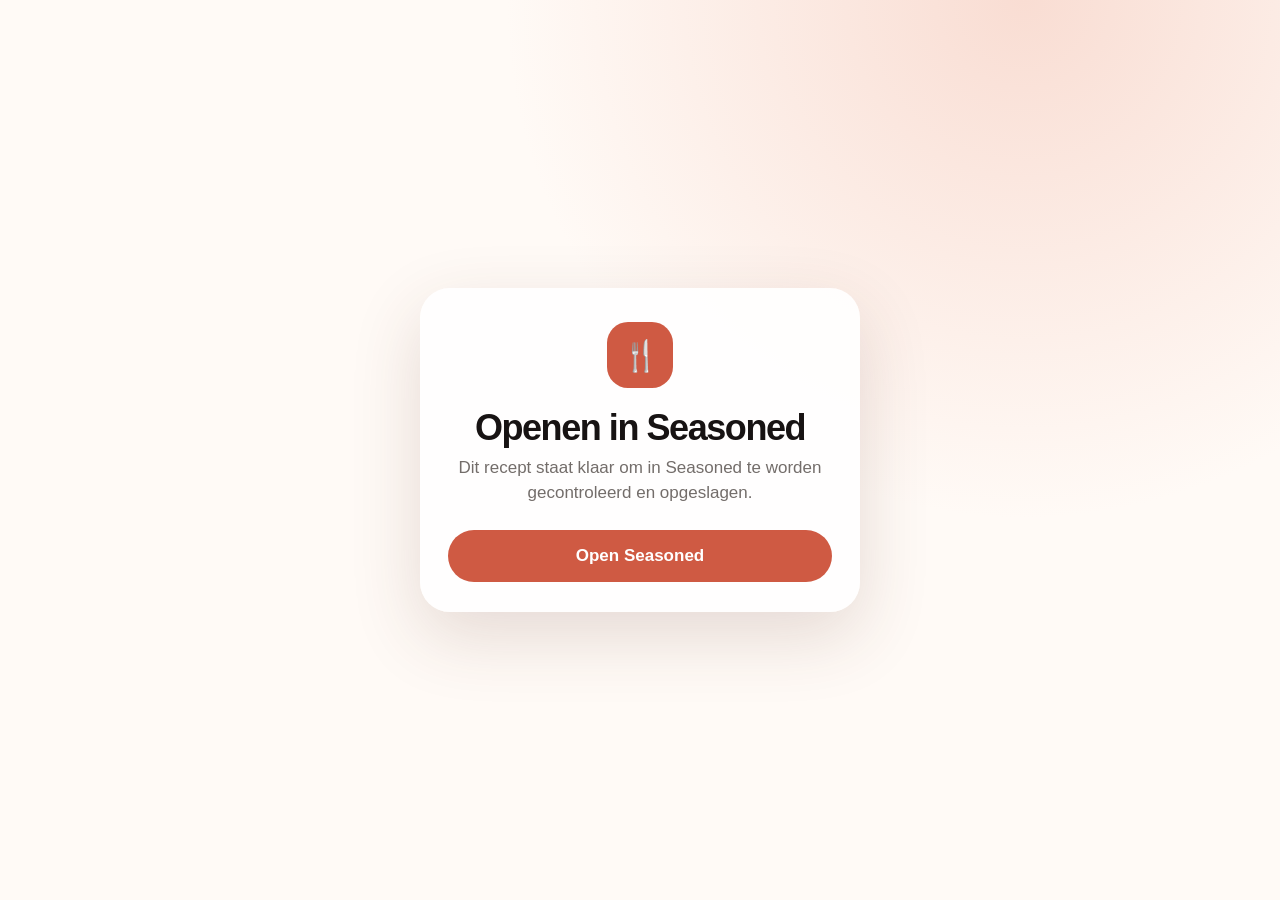
==== site/index.html @ aa7e95ee "Add Seasoned recipe link website" ====
<!doctype html>
<html lang="nl">
<head>
  <meta charset="utf-8">
  <meta name="viewport" content="width=device-width, initial-scale=1">
  <title>Seasoned</title>
  <meta http-equiv="refresh" content="0; url=import/">
  <style>
    body { margin: 0; min-height: 100vh; display: grid; place-items: center; background: #fffaf6; color: #171313; font: 18px -apple-system, BlinkMacSystemFont, sans-serif; }
    a { color: #cf5a43; }
  </style>
</head>
<body><p><a href="import/">Openen in Seasoned</a></p></body>
</html>
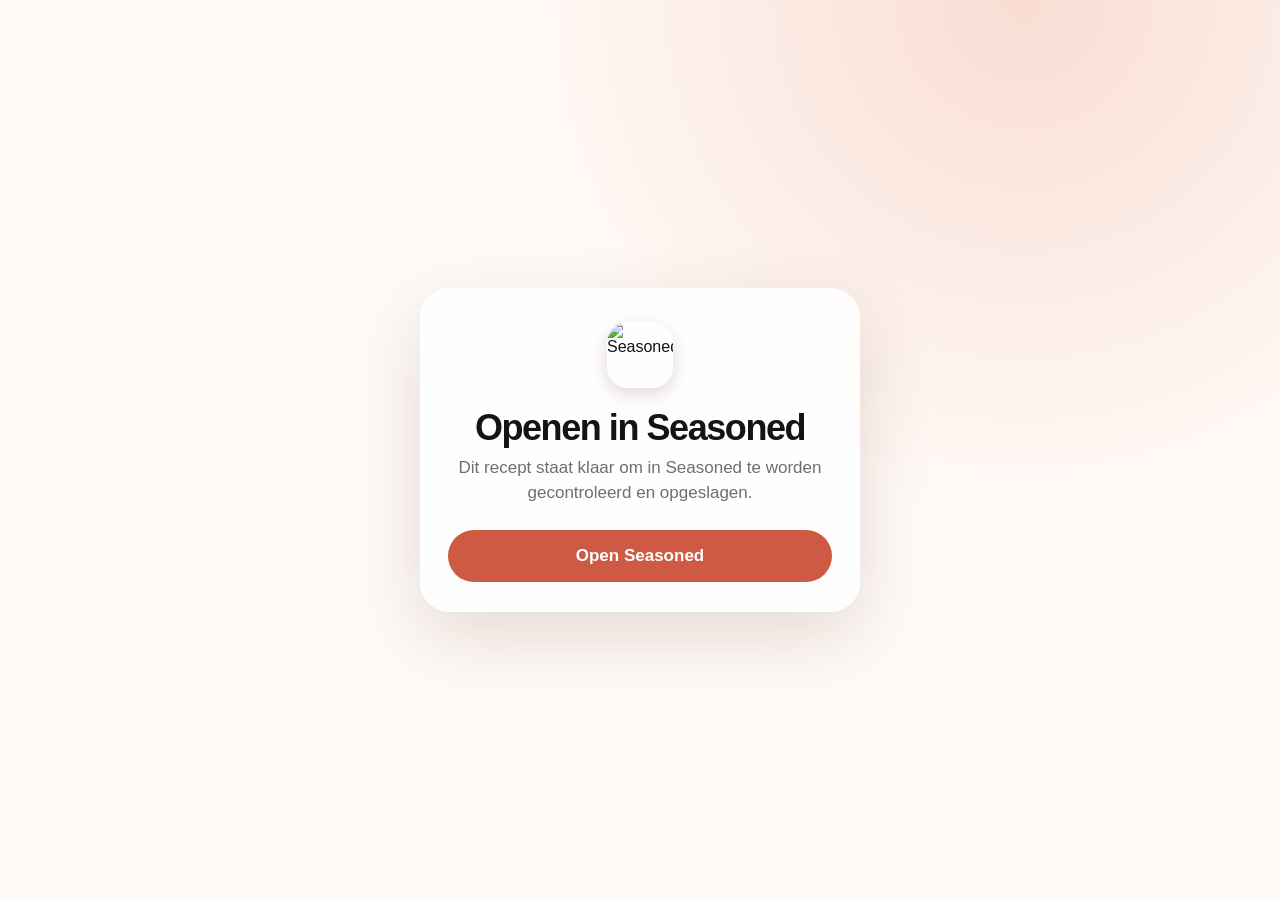
==== commit 0d135a04: "Use the real Seasoned app icon instead of a fork emoji Generated favicon/apple-touch-icon assets fro" ====
--- a/site/index.html
+++ b/site/index.html
@@ -4,6 +4,9 @@
   <meta charset="utf-8">
   <meta name="viewport" content="width=device-width, initial-scale=1">
   <title>Seasoned</title>
+  <link rel="icon" type="image/png" sizes="32x32" href="/icons/favicon-32.png">
+  <link rel="icon" type="image/png" sizes="16x16" href="/icons/favicon-16.png">
+  <link rel="apple-touch-icon" sizes="180x180" href="/icons/apple-touch-icon.png">
   <meta http-equiv="refresh" content="0; url=import/">
   <style>
     body { margin: 0; min-height: 100vh; display: grid; place-items: center; background: #fffaf6; color: #171313; font: 18px -apple-system, BlinkMacSystemFont, sans-serif; }
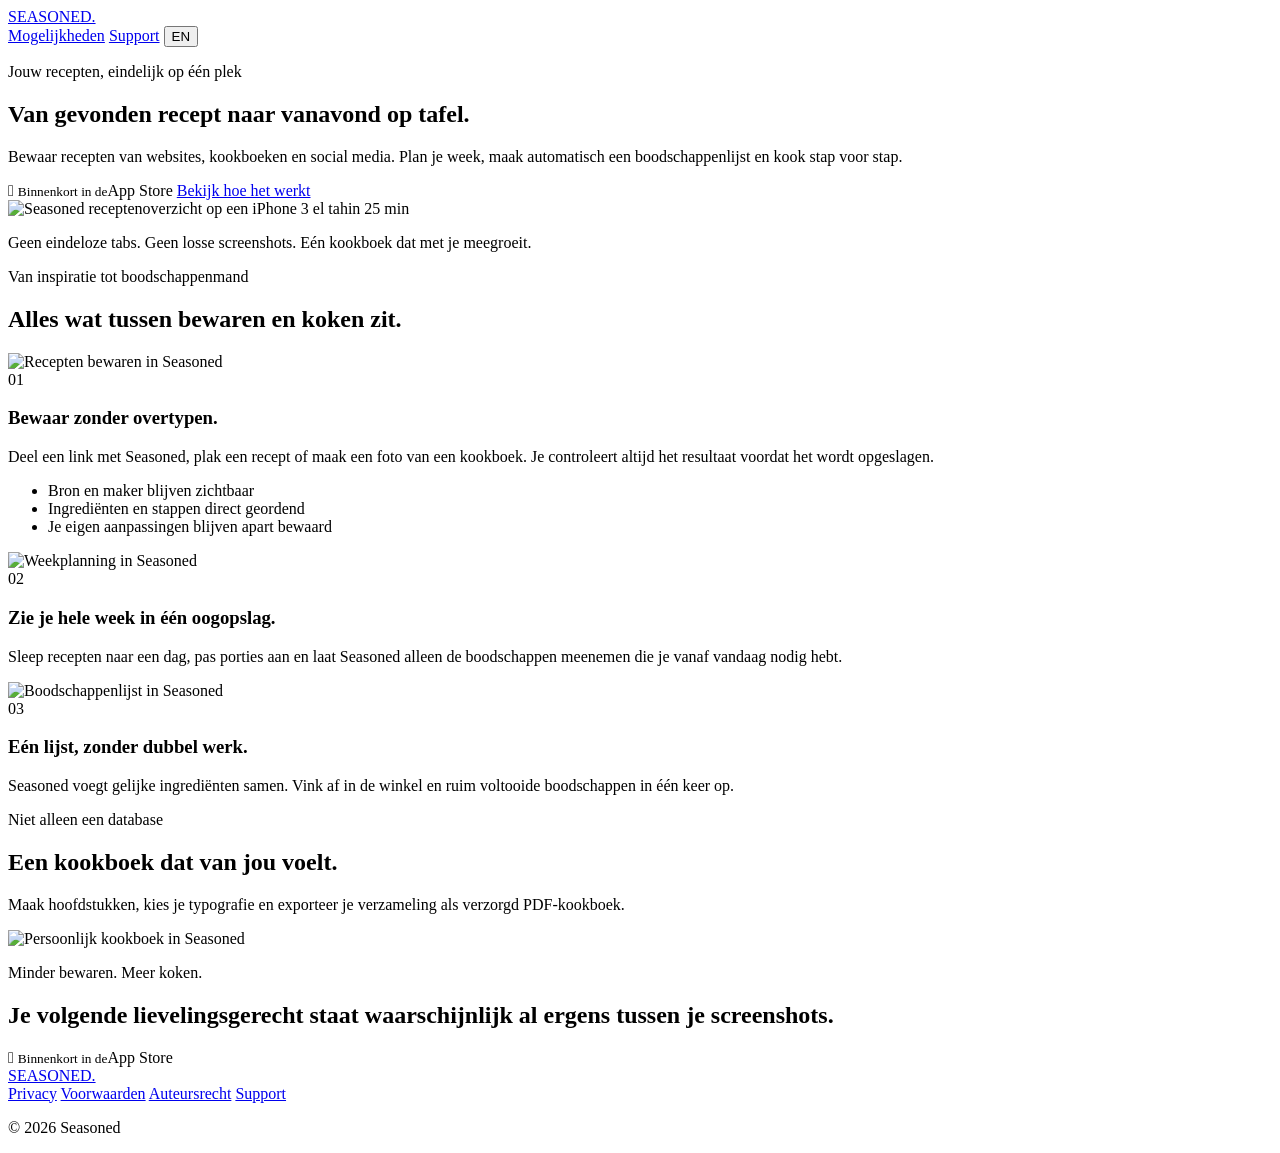
==== commit 407371cb: "Build Seasoned marketing and legal website" ====
--- a/site/index.html
+++ b/site/index.html
@@ -3,15 +3,119 @@
 <head>
   <meta charset="utf-8">
   <meta name="viewport" content="width=device-width, initial-scale=1">
-  <title>Seasoned</title>
+  <meta name="theme-color" content="#f7f1e8">
+  <meta name="description" content="Seasoned bewaart recepten van websites, kookboeken en social media, plant je week en maakt je boodschappenlijst.">
+  <meta property="og:title" content="Seasoned. Recepten die je echt gaat koken.">
+  <meta property="og:description" content="Bewaar, plan en kook vanuit één rustige receptenapp.">
+  <meta property="og:image" content="https://seasoned-app.com/assets/seasoned-kitchen.png">
+  <meta property="og:url" content="https://seasoned-app.com/">
+  <title>Seasoned. Bewaar, plan en kook.</title>
   <link rel="icon" type="image/png" sizes="32x32" href="/icons/favicon-32.png">
-  <link rel="icon" type="image/png" sizes="16x16" href="/icons/favicon-16.png">
   <link rel="apple-touch-icon" sizes="180x180" href="/icons/apple-touch-icon.png">
-  <meta http-equiv="refresh" content="0; url=import/">
-  <style>
-    body { margin: 0; min-height: 100vh; display: grid; place-items: center; background: #fffaf6; color: #171313; font: 18px -apple-system, BlinkMacSystemFont, sans-serif; }
-    a { color: #cf5a43; }
-  </style>
+  <link rel="stylesheet" href="/styles.css">
+  <script src="/site.js" defer></script>
 </head>
-<body><p><a href="import/">Openen in Seasoned</a></p></body>
+<body>
+  <header class="site-header">
+    <a class="wordmark" href="/" aria-label="Seasoned home">SEASONED.</a>
+    <nav aria-label="Hoofdnavigatie">
+      <a href="#features" data-copy-nl="Mogelijkheden" data-copy-en="Features">Mogelijkheden</a>
+      <a href="/support/" data-copy-nl="Support" data-copy-en="Support">Support</a>
+      <button class="language" type="button" data-language-toggle aria-label="Switch to English">EN</button>
+    </nav>
+  </header>
+
+  <main>
+    <section class="hero">
+      <div class="hero-copy reveal">
+        <p class="eyebrow" data-copy-nl="Jouw recepten, eindelijk op één plek" data-copy-en="All your recipes, finally in one place">Jouw recepten, eindelijk op één plek</p>
+        <h1 data-copy-nl="Van gevonden recept naar vanavond op tafel." data-copy-en="From saved recipe to dinner tonight.">Van gevonden recept naar vanavond op tafel.</h1>
+        <p class="lede" data-copy-nl="Bewaar recepten van websites, kookboeken en social media. Plan je week, maak automatisch een boodschappenlijst en kook stap voor stap." data-copy-en="Save recipes from websites, cookbooks and social media. Plan your week, build a grocery list and cook step by step.">Bewaar recepten van websites, kookboeken en social media. Plan je week, maak automatisch een boodschappenlijst en kook stap voor stap.</p>
+        <div class="hero-actions">
+          <span class="store-button" aria-label="Binnenkort beschikbaar in de App Store">
+            <span aria-hidden="true"></span>
+            <span><small data-copy-nl="Binnenkort in de" data-copy-en="Coming soon to the">Binnenkort in de</small>App Store</span>
+          </span>
+          <a class="text-link" href="#how" data-copy-nl="Bekijk hoe het werkt" data-copy-en="See how it works">Bekijk hoe het werkt</a>
+        </div>
+      </div>
+      <div class="hero-visual reveal" aria-label="Seasoned op iPhone">
+        <div class="sun-disc"></div>
+        <img src="/assets/seasoned-kitchen.png" alt="Seasoned receptenoverzicht op een iPhone" width="1122" height="1402">
+        <span class="ingredient-note note-one">3 el tahin</span>
+        <span class="ingredient-note note-two">25 min</span>
+      </div>
+    </section>
+
+    <section class="proof" aria-label="Seasoned in het kort">
+      <p data-copy-nl="Geen eindeloze tabs. Geen losse screenshots. Eén kookboek dat met je meegroeit." data-copy-en="No endless tabs. No loose screenshots. One cookbook that grows with you.">Geen eindeloze tabs. Geen losse screenshots. Eén kookboek dat met je meegroeit.</p>
+    </section>
+
+    <section class="feature-intro" id="features">
+      <p class="eyebrow" data-copy-nl="Van inspiratie tot boodschappenmand" data-copy-en="From inspiration to grocery basket">Van inspiratie tot boodschappenmand</p>
+      <h2 data-copy-nl="Alles wat tussen bewaren en koken zit." data-copy-en="Everything between saving and cooking.">Alles wat tussen bewaren en koken zit.</h2>
+    </section>
+
+    <section class="feature-row" id="how">
+      <div class="phone-stage warm reveal"><img src="/assets/recipes.png" alt="Recepten bewaren in Seasoned" width="509" height="1009" loading="lazy"></div>
+      <div class="feature-copy reveal">
+        <span class="step">01</span>
+        <h3 data-copy-nl="Bewaar zonder overtypen." data-copy-en="Save without retyping.">Bewaar zonder overtypen.</h3>
+        <p data-copy-nl="Deel een link met Seasoned, plak een recept of maak een foto van een kookboek. Je controleert altijd het resultaat voordat het wordt opgeslagen." data-copy-en="Share a link with Seasoned, paste a recipe or photograph a cookbook. You always review the result before it is saved.">Deel een link met Seasoned, plak een recept of maak een foto van een kookboek. Je controleert altijd het resultaat voordat het wordt opgeslagen.</p>
+        <ul class="quiet-list">
+          <li data-copy-nl="Bron en maker blijven zichtbaar" data-copy-en="Source and creator stay visible">Bron en maker blijven zichtbaar</li>
+          <li data-copy-nl="Ingrediënten en stappen direct geordend" data-copy-en="Ingredients and steps organised instantly">Ingrediënten en stappen direct geordend</li>
+          <li data-copy-nl="Je eigen aanpassingen blijven apart bewaard" data-copy-en="Your personal edits stay separate">Je eigen aanpassingen blijven apart bewaard</li>
+        </ul>
+      </div>
+    </section>
+
+    <section class="feature-row reverse">
+      <div class="phone-stage sage reveal"><img src="/assets/planning.png" alt="Weekplanning in Seasoned" width="1284" height="2778" loading="lazy"></div>
+      <div class="feature-copy reveal">
+        <span class="step">02</span>
+        <h3 data-copy-nl="Zie je hele week in één oogopslag." data-copy-en="See your whole week at a glance.">Zie je hele week in één oogopslag.</h3>
+        <p data-copy-nl="Sleep recepten naar een dag, pas porties aan en laat Seasoned alleen de boodschappen meenemen die je vanaf vandaag nodig hebt." data-copy-en="Add recipes to a day, adjust servings and let Seasoned include only the groceries you need from today onward.">Sleep recepten naar een dag, pas porties aan en laat Seasoned alleen de boodschappen meenemen die je vanaf vandaag nodig hebt.</p>
+      </div>
+    </section>
+
+    <section class="feature-row">
+      <div class="phone-stage clay reveal"><img src="/assets/groceries.png" alt="Boodschappenlijst in Seasoned" width="1284" height="2778" loading="lazy"></div>
+      <div class="feature-copy reveal">
+        <span class="step">03</span>
+        <h3 data-copy-nl="Eén lijst, zonder dubbel werk." data-copy-en="One list, without duplicates.">Eén lijst, zonder dubbel werk.</h3>
+        <p data-copy-nl="Seasoned voegt gelijke ingrediënten samen. Vink af in de winkel en ruim voltooide boodschappen in één keer op." data-copy-en="Seasoned combines matching ingredients. Check them off in store and clear completed groceries in one go.">Seasoned voegt gelijke ingrediënten samen. Vink af in de winkel en ruim voltooide boodschappen in één keer op.</p>
+      </div>
+    </section>
+
+    <section class="cookbook-panel reveal">
+      <div>
+        <p class="eyebrow" data-copy-nl="Niet alleen een database" data-copy-en="More than a database">Niet alleen een database</p>
+        <h2 data-copy-nl="Een kookboek dat van jou voelt." data-copy-en="A cookbook that feels like yours.">Een kookboek dat van jou voelt.</h2>
+        <p data-copy-nl="Maak hoofdstukken, kies je typografie en exporteer je verzameling als verzorgd PDF-kookboek." data-copy-en="Create chapters, choose your typography and export your collection as a polished PDF cookbook.">Maak hoofdstukken, kies je typografie en exporteer je verzameling als verzorgd PDF-kookboek.</p>
+      </div>
+      <img src="/assets/cookbook.png" alt="Persoonlijk kookboek in Seasoned" width="1284" height="2778" loading="lazy">
+    </section>
+
+    <section class="closing reveal">
+      <p class="eyebrow" data-copy-nl="Minder bewaren. Meer koken." data-copy-en="Less saving. More cooking.">Minder bewaren. Meer koken.</p>
+      <h2 data-copy-nl="Je volgende lievelingsgerecht staat waarschijnlijk al ergens tussen je screenshots." data-copy-en="Your next favourite dish is probably already hiding in your screenshots.">Je volgende lievelingsgerecht staat waarschijnlijk al ergens tussen je screenshots.</h2>
+      <span class="store-button">
+        <span aria-hidden="true"></span>
+        <span><small data-copy-nl="Binnenkort in de" data-copy-en="Coming soon to the">Binnenkort in de</small>App Store</span>
+      </span>
+    </section>
+  </main>
+
+  <footer>
+    <a class="wordmark" href="/">SEASONED.</a>
+    <div>
+      <a href="/privacy/" data-copy-nl="Privacy" data-copy-en="Privacy">Privacy</a>
+      <a href="/terms/" data-copy-nl="Voorwaarden" data-copy-en="Terms">Voorwaarden</a>
+      <a href="/copyright/" data-copy-nl="Auteursrecht" data-copy-en="Copyright">Auteursrecht</a>
+      <a href="/support/">Support</a>
+    </div>
+    <p>© 2026 Seasoned</p>
+  </footer>
+</body>
 </html>
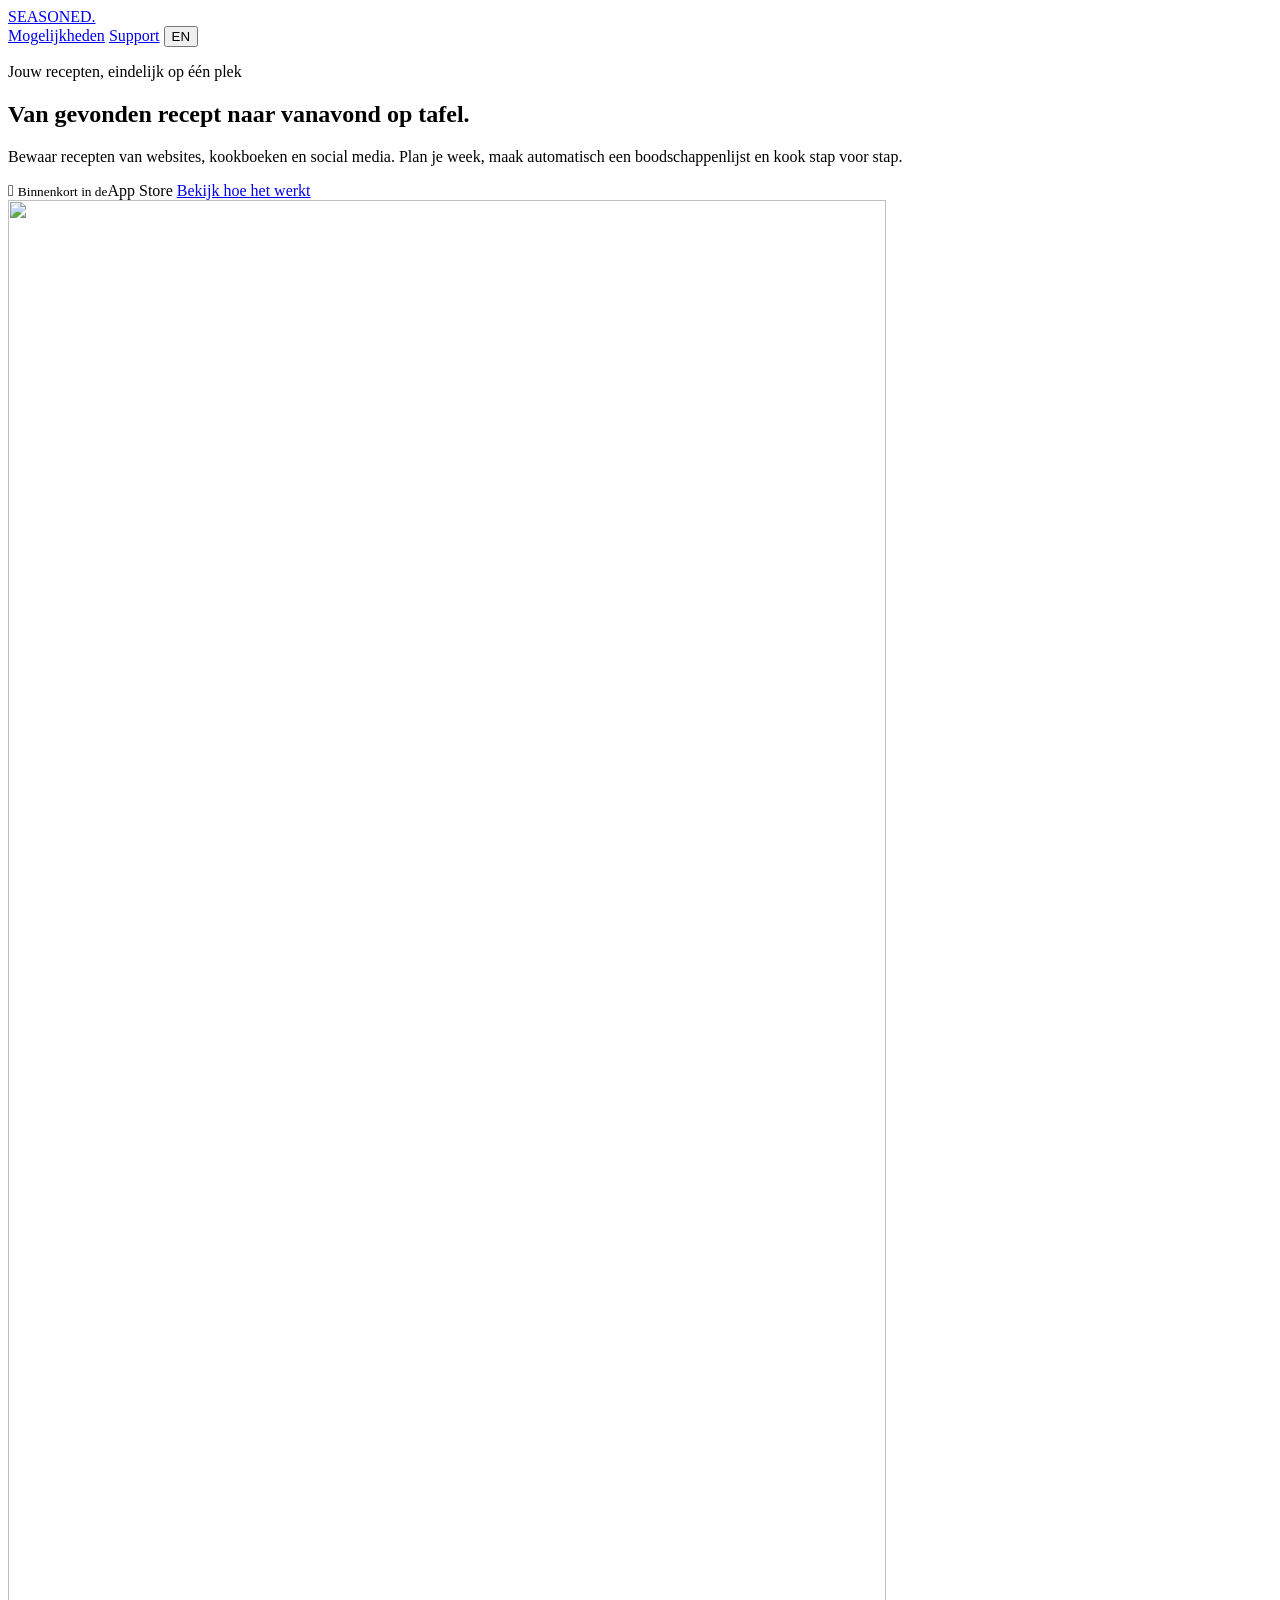
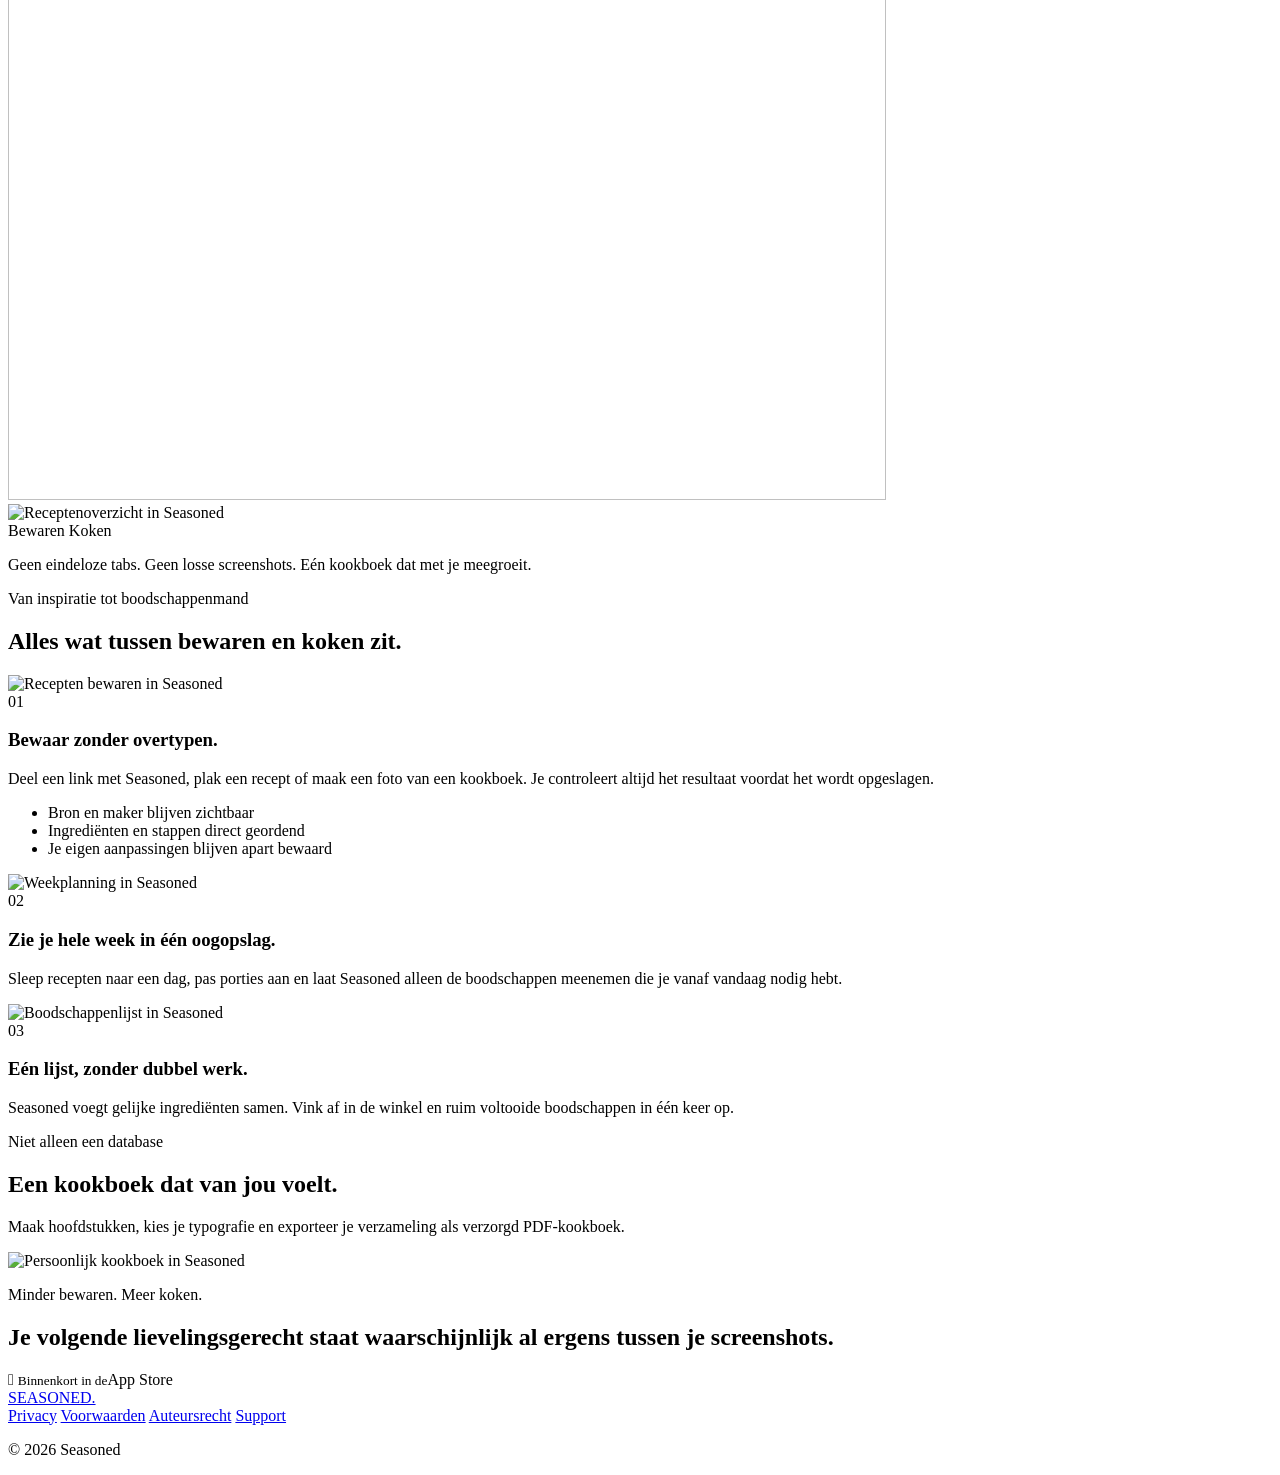
==== commit a1e146e7: "Replace marketing mockups with real app screens" ====
--- a/site/index.html
+++ b/site/index.html
@@ -7,7 +7,7 @@
   <meta name="description" content="Seasoned bewaart recepten van websites, kookboeken en social media, plant je week en maakt je boodschappenlijst.">
   <meta property="og:title" content="Seasoned. Recepten die je echt gaat koken.">
   <meta property="og:description" content="Bewaar, plan en kook vanuit één rustige receptenapp.">
-  <meta property="og:image" content="https://seasoned-app.com/assets/seasoned-kitchen.png">
+  <meta property="og:image" content="https://seasoned-app.com/assets/app/nl/recipes.png">
   <meta property="og:url" content="https://seasoned-app.com/">
   <title>Seasoned. Bewaar, plan en kook.</title>
   <link rel="icon" type="image/png" sizes="32x32" href="/icons/favicon-32.png">
@@ -40,10 +40,15 @@
         </div>
       </div>
       <div class="hero-visual reveal" aria-label="Seasoned op iPhone">
-        <div class="sun-disc"></div>
-        <img src="/assets/seasoned-kitchen.png" alt="Seasoned receptenoverzicht op een iPhone" width="1122" height="1402">
-        <span class="ingredient-note note-one">3 el tahin</span>
-        <span class="ingredient-note note-two">25 min</span>
+        <div class="hero-orbit" aria-hidden="true"></div>
+        <div class="device device-back" aria-hidden="true">
+          <img class="localized-shot" src="/assets/app/nl/detail.png" data-image-nl="/assets/app/nl/detail.png" data-image-en="/assets/app/en/detail.png" alt="" width="878" height="1900">
+        </div>
+        <div class="device device-front">
+          <img class="localized-shot" src="/assets/app/nl/recipes.png" data-image-nl="/assets/app/nl/recipes.png" data-image-en="/assets/app/en/recipes.png" data-alt-nl="Receptenoverzicht in Seasoned" data-alt-en="Recipe overview in Seasoned" alt="Receptenoverzicht in Seasoned" width="878" height="1900">
+        </div>
+        <span class="screen-label label-save" data-copy-nl="Bewaren" data-copy-en="Save">Bewaren</span>
+        <span class="screen-label label-cook" data-copy-nl="Koken" data-copy-en="Cook">Koken</span>
       </div>
     </section>
 
@@ -57,7 +62,11 @@
     </section>
 
     <section class="feature-row" id="how">
-      <div class="phone-stage warm reveal"><img src="/assets/recipes.png" alt="Recepten bewaren in Seasoned" width="509" height="1009" loading="lazy"></div>
+      <div class="phone-stage warm reveal">
+        <div class="device feature-device">
+          <img class="localized-shot" src="/assets/app/nl/recipes.png" data-image-nl="/assets/app/nl/recipes.png" data-image-en="/assets/app/en/recipes.png" data-alt-nl="Recepten bewaren in Seasoned" data-alt-en="Saving recipes in Seasoned" alt="Recepten bewaren in Seasoned" width="878" height="1900" loading="lazy">
+        </div>
+      </div>
       <div class="feature-copy reveal">
         <span class="step">01</span>
         <h3 data-copy-nl="Bewaar zonder overtypen." data-copy-en="Save without retyping.">Bewaar zonder overtypen.</h3>
@@ -71,7 +80,11 @@
     </section>
 
     <section class="feature-row reverse">
-      <div class="phone-stage sage reveal"><img src="/assets/planning.png" alt="Weekplanning in Seasoned" width="1284" height="2778" loading="lazy"></div>
+      <div class="phone-stage sage reveal">
+        <div class="device feature-device">
+          <img class="localized-shot" src="/assets/app/nl/planning.png" data-image-nl="/assets/app/nl/planning.png" data-image-en="/assets/app/en/planning.png" data-alt-nl="Weekplanning in Seasoned" data-alt-en="Weekly planning in Seasoned" alt="Weekplanning in Seasoned" width="878" height="1900" loading="lazy">
+        </div>
+      </div>
       <div class="feature-copy reveal">
         <span class="step">02</span>
         <h3 data-copy-nl="Zie je hele week in één oogopslag." data-copy-en="See your whole week at a glance.">Zie je hele week in één oogopslag.</h3>
@@ -80,7 +93,11 @@
     </section>
 
     <section class="feature-row">
-      <div class="phone-stage clay reveal"><img src="/assets/groceries.png" alt="Boodschappenlijst in Seasoned" width="1284" height="2778" loading="lazy"></div>
+      <div class="phone-stage clay reveal">
+        <div class="device feature-device">
+          <img class="localized-shot" src="/assets/app/nl/groceries.png" data-image-nl="/assets/app/nl/groceries.png" data-image-en="/assets/app/en/groceries.png" data-alt-nl="Boodschappenlijst in Seasoned" data-alt-en="Grocery list in Seasoned" alt="Boodschappenlijst in Seasoned" width="878" height="1900" loading="lazy">
+        </div>
+      </div>
       <div class="feature-copy reveal">
         <span class="step">03</span>
         <h3 data-copy-nl="Eén lijst, zonder dubbel werk." data-copy-en="One list, without duplicates.">Eén lijst, zonder dubbel werk.</h3>
@@ -94,7 +111,9 @@
         <h2 data-copy-nl="Een kookboek dat van jou voelt." data-copy-en="A cookbook that feels like yours.">Een kookboek dat van jou voelt.</h2>
         <p data-copy-nl="Maak hoofdstukken, kies je typografie en exporteer je verzameling als verzorgd PDF-kookboek." data-copy-en="Create chapters, choose your typography and export your collection as a polished PDF cookbook.">Maak hoofdstukken, kies je typografie en exporteer je verzameling als verzorgd PDF-kookboek.</p>
       </div>
-      <img src="/assets/cookbook.png" alt="Persoonlijk kookboek in Seasoned" width="1284" height="2778" loading="lazy">
+      <div class="device cookbook-device">
+        <img class="localized-shot" src="/assets/app/nl/cookbook.png" data-image-nl="/assets/app/nl/cookbook.png" data-image-en="/assets/app/en/cookbook.png" data-alt-nl="Persoonlijk kookboek in Seasoned" data-alt-en="Personal cookbook in Seasoned" alt="Persoonlijk kookboek in Seasoned" width="878" height="1900" loading="lazy">
+      </div>
     </section>
 
     <section class="closing reveal">
